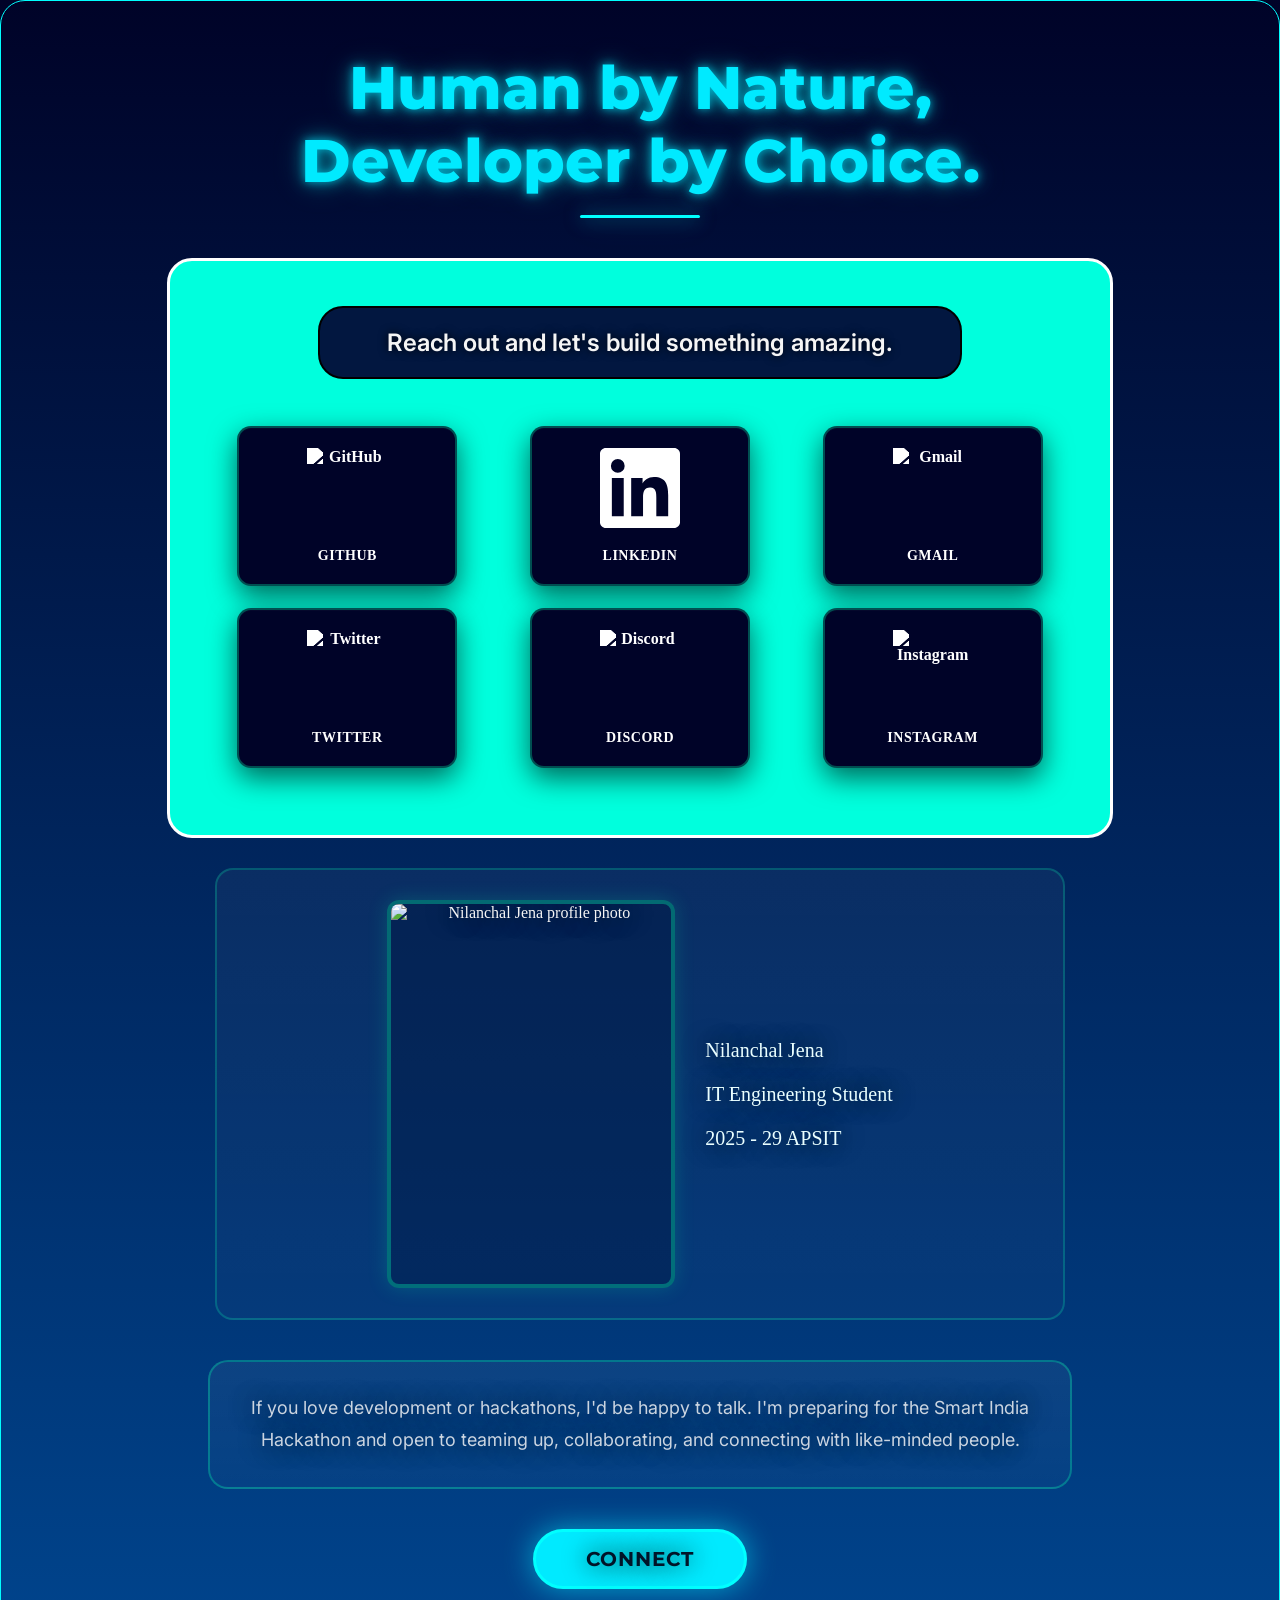
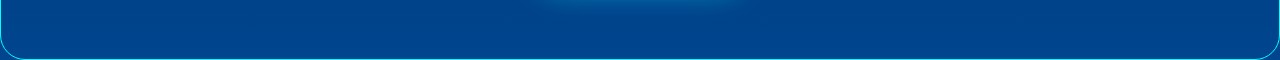
==== index.html @ 187a1a15 "Add files via upload" ====
<!DOCTYPE html>
<html lang="en">
<head>
    <meta charset="UTF-8" />
    <meta name="viewport" content="width=device-width, initial-scale=1.0" />
    <link href="https://fonts.googleapis.com/css2?family=Poppins:wght@400;600;700&display=swap" rel="stylesheet">
    <link href="https://fonts.googleapis.com/css2?family=Montserrat:wght@600;700;800&display=swap" rel="stylesheet">
    <link href="https://fonts.googleapis.com/css2?family=Orbitron:wght@400;500;700;800&display=swap" rel="stylesheet">
    <link href="https://fonts.googleapis.com/css2?family=Exo+2:wght@600;700&display=swap" rel="stylesheet">
    <link href="https://fonts.googleapis.com/css2?family=Sora:wght@600;700&display=swap" rel="stylesheet">
    <link href="https://fonts.googleapis.com/css2?family=Inter:wght@300;400;500&display=swap" rel="stylesheet">

    <meta name="author" content="Nilanchal Jena">
    <title>Nilanchal Jena - Portfolio</title>
    <link rel="stylesheet" href="styles.css" />
</head>
<body>
    <div class="container">

        <!-- Highlighted Quote -->
        <h1 class="main-quote">Human by Nature,<br>Developer by Choice.</h1>

        <div class="outercard">
            <div class="innercard">
                <p class="cta-line">Reach out and let's build something amazing.</p>
            </div>

            <!-- Social Icons Grid -->
            <div class="icon-grid">
                <a class="icon-card" href="https://github.com/Nilanchal0107" target="_blank" rel="noopener">
                    <img class="icon-img" src="https://cdn.simpleicons.org/github/white" alt="GitHub" />
                    <span class="icon-label">GitHub</span>
                </a>
                <a class="icon-card" href="https://www.linkedin.com/in/nilanchal-jena-841936363?utm_source=share&utm_campaign=share_via&utm_content=profile&utm_medium=android_app" target="_blank" rel="noopener">
                    <svg class="icon-img" xmlns="http://www.w3.org/2000/svg" viewBox="0 0 24 24" aria-hidden="true" role="img" width="80" height="80" fill="#FFFFFF">
                        <title>LinkedIn</title>
                        <path d="M20.447 20.452h-3.554v-5.569c0-1.328-.025-3.035-1.849-3.035-1.849 0-2.132 1.444-2.132 2.938v5.666H9.357V9h3.414v1.561h.049c.476-.9 1.637-1.849 3.369-1.849 3.603 0 4.268 2.372 4.268 5.456v6.284zM5.337 7.433a2.062 2.062 0 1 1 0-4.124 2.062 2.062 0 0 1 0 4.124zM7.119 20.452H3.556V9H7.12v11.452zM22.225 0H1.771C.792 0 0 .774 0 1.729v20.542C0 23.226.792 24 1.771 24h20.451C23.2 24 24 23.226 24 22.271V1.729C24 .774 23.2 0 22.225 0z"/>
                    </svg>
                    <span class="icon-label">LinkedIn</span>
                </a>
                <a class="icon-card" href="https://mail.google.com/mail/?view=cm&fs=1&to=nilanchaljena2702@gmail.com" target="_blank" rel="noopener"><img class="icon-img" src="https://cdn.simpleicons.org/gmail/white" alt="Gmail" />
                    <span class="icon-label">Gmail</span>
                </a>
                <a class="icon-card" href="https://twitter.com/@Nilanchal0107" target="_blank" rel="noopener">
                    <img class="icon-img" src="https://cdn.simpleicons.org/x/white" alt="Twitter" />
                    <span class="icon-label">Twitter</span>
                </a>
                <a class="icon-card" href="https://discordapp.com/users/1367823854025572473" target="_blank" rel="noopener">
                    <img class="icon-img" src="https://cdn.simpleicons.org/discord/white" alt="Discord" />
                    <span class="icon-label">Discord</span>
                </a>
                <a class="icon-card" href="https://www.instagram.com/nilanchal_2702?igsh=MXRvMWV2cXFqMHdjdA==" target="_blank" rel="noopener">
                    <img class="icon-img" src="https://cdn.simpleicons.org/instagram/white" alt="Instagram" />
                    <span class="icon-label">Instagram</span>
                </a>
            </div>
        </div>

        <!-- Profile Section -->
        <div class="profile-box">
            <div class="pfp" id="profilePic">
                <img src="./profile.png" alt="Nilanchal Jena profile photo" class="pfp-img" loading="lazy">
            </div>
            <div class="profile-text" aria-label="Profile details">
                <p>Nilanchal Jena</p>
                <p>IT Engineering Student</p>
                <p>2025 - 29 APSIT</p>
            </div>
        </div>

        <!-- Image Modal -->
        <div class="modal" id="imageModal">
            <span class="close-modal" id="closeModal">&times;</span>
            <img class="modal-content" id="modalImage" src="./profile.png" alt="Nilanchal Jena full view">
        </div>

        <!-- SIH Message -->
        <p class="sih-text">
            If you love development or hackathons, I'd be happy to talk. I'm preparing for the Smart India Hackathon
            and open to teaming up, collaborating, and connecting with like-minded people.
        </p>

        <a href="https://www.linkedin.com/in/nilanchal-jena-841936363?utm_source=share&utm_campaign=share_via&utm_content=profile&utm_medium=android_app" class="connect-btn" target="_blank" rel="noopener">Connect</a>

    </div>

    <script>
        // Image modal functionality
        const profilePic = document.getElementById('profilePic');
        const modal = document.getElementById('imageModal');
        const modalImage = document.getElementById('modalImage');
        const closeModal = document.getElementById('closeModal');

        profilePic.addEventListener('click', function() {
            modal.classList.add('active');
        });

        closeModal.addEventListener('click', function() {
            modal.classList.remove('active');
        });

        modal.addEventListener('click', function(e) {
            if (e.target === modal) {
                modal.classList.remove('active');
            }
        });

        // Close modal on Escape key
        document.addEventListener('keydown', function(e) {
            if (e.key === 'Escape' && modal.classList.contains('active')) {
                modal.classList.remove('active');
            }
        });
    </script>
</body>
</html>
---- styles.css ----
body {
  background: linear-gradient(180deg, #000328, #00458e);
  display: flex;
  justify-content: center;
  align-items: center;
  min-height: 100vh;
  color: whitesmoke;
  text-align: center;
  text-shadow: 0 0 25px black;
  margin: 0;
  padding: 0;
  box-sizing: border-box;
}

.container {
  width: 100%;
  border: 1px solid cyan;
  border-radius: 25px;
  padding: 30px;
  box-sizing: border-box;
  min-height: 100vh;
}

.main-quote {
  font-family: "Montserrat", sans-serif;
  font-size: 60px;
  font-weight: 800;
  color: #00eaff;
  text-shadow:
    0 0 8px rgba(0, 234, 255, 0.6),
    0 0 18px rgba(0, 234, 255, 0.45),
    0 0 32px rgba(0, 255, 210, 0.25);
  margin-top: 20px;
  margin-bottom: 30px;
}

.main-quote::after {
  content: "";
  display: block;
  margin: 18px auto 0 auto;
  width: 120px;
  height: 3px;
  border-radius: 3px;
  background: cyan;
  box-shadow: 0 0 18px rgba(0, 229, 255, 0.55), 0 0 34px rgba(0, 255, 176, 0.25);
}

.outercard {
  background-color: #00ffdd;
  margin: 40px auto 30px auto;
  width: 90%;
  max-width: 900px;
  border-radius: 25px;
  padding: 20px;
  border: 3px solid white;
}

.innercard {
  background-color: #021740;
  font-family: "Inter", sans-serif;
  font-weight: 600;
  font-size: 24px;
  border: 2px solid black;
  width: 80%;
  max-width: 600px;
  border-radius: 25px;
  padding: 20px;
  margin: 25px auto;
  text-shadow: 0 0 10px black;
}

.cta-line {
  margin: 0;
}

.icon-grid {
  display: grid;
  grid-template-columns: repeat(3, 1fr);
  grid-template-rows: repeat(2, auto);
  gap: 22px;
  margin: 25px auto;
  width: 100%;
  padding: 22px;
  box-sizing: border-box;
  justify-items: center;
  align-items: start;
  background: #00ffdd;
  border-radius: 16px;
}

.icon-card {
  width: 100%;
  max-width: 220px;
  height: 160px;
  padding: 18px;
  border-radius: 14px;
  background: #000328;
  display: flex;
  flex-direction: column;
  align-items: center;
  justify-content: center;
  color: white;
  font-size: 16px;
  font-weight: 700;
  box-shadow: 0 10px 28px rgba(0, 0, 0, 0.6), inset 0 1px 0 rgba(255, 255, 255, 0.02);
  border: 2px solid rgba(0, 255, 176, 0.3);
  transition: transform 0.18s ease, box-shadow 0.18s ease, border-color 0.18s ease;
  cursor: pointer;
  text-align: center;
  box-sizing: border-box;
  text-decoration: none;
  text-shadow: none;
}

.icon-card:hover {
  transform: translateY(-8px);
  box-shadow: 0 28px 60px rgba(0, 255, 160, 0.12), 0 8px 22px rgba(0, 0, 0, 0.6);
  border-color: rgba(0, 255, 176, 0.5);
  color: white;
}

.icon-card img,
.icon-img {
  width: 80px;
  height: 80px;
  object-fit: contain;
  margin-bottom: 12px;
  pointer-events: none;
  filter: brightness(0) invert(1);
}

.icon-label {
  display: block;
  font-size: 14px;
  font-weight: 600;
  color: white;
  margin-top: 8px;
  text-transform: uppercase;
  letter-spacing: 0.5px;
}

/* Profile Section - Updated for full body image */
.profile-box {
  display: flex;
  align-items: center;
  justify-content: center;
  gap: 30px;
  margin: 30px auto;
  padding: 30px;
  background: linear-gradient(180deg, rgba(255, 255, 255, 0.04), rgba(255, 255, 255, 0.02));
  border: 2px solid rgba(0, 255, 176, 0.22);
  border-radius: 18px;
  max-width: 850px;
  box-sizing: border-box;
}

/* Profile picture container - larger for full body */
.pfp {
  width: 280px;
  height: 380px;
  min-width: 280px;
  border-radius: 12px;
  overflow: hidden;
  border: 4px solid rgba(0, 255, 176, 0.32);
  background: rgba(2, 23, 64, 0.45);
  box-shadow: 0 0 20px rgba(0, 255, 176, 0.18);
  display: flex;
  align-items: center;
  justify-content: center;
  transition: box-shadow 0.18s ease, transform 0.18s ease;
  cursor: pointer;
  position: relative;
}

/* Image inside .pfp - full body display */
.pfp-img {
  display: block;
  width: 100%;
  height: 100%;
  object-fit: cover;
  pointer-events: none;
  user-select: none;
}

/* Glow effect on hover */
.pfp:hover {
  box-shadow: 0 0 38px rgba(0, 255, 176, 0.34), 0 8px 18px rgba(0, 0, 0, 0.45);
  transform: translateY(-4px);
}

/* Profile text - adjusted for new layout */
.profile-text {
  text-align: left;
  font-size: 20px;
  color: #eaffff;
  line-height: 1.8;
  max-width: calc(100% - 310px);
}

.profile-text p {
  margin: 8px 0;
}

/* Image Modal */
.modal {
  display: none;
  position: fixed;
  z-index: 1000;
  left: 0;
  top: 0;
  width: 100%;
  height: 100%;
  background-color: rgba(0, 0, 0, 0.9);
  justify-content: center;
  align-items: center;
  cursor: pointer;
}

.modal.active {
  display: flex;
}

.modal-content {
  max-width: 90%;
  max-height: 90vh;
  object-fit: contain;
  border-radius: 12px;
  box-shadow: 0 0 50px rgba(0, 255, 176, 0.5);
}

.close-modal {
  position: absolute;
  top: 20px;
  right: 40px;
  color: #00eaff;
  font-size: 40px;
  font-weight: bold;
  cursor: pointer;
  transition: color 0.3s;
}

.close-modal:hover {
  color: #ffffff;
}

/* Make the layout stack on small screens */
@media (max-width: 768px) {
  .profile-box {
    flex-direction: column;
    gap: 20px;
    padding: 20px;
    max-width: 92%;
  }

  .pfp {
    width: 220px;
    height: 300px;
    min-width: 220px;
  }

  .profile-text {
    text-align: center;
    font-size: 18px;
    max-width: 100%;
  }
}

@media (max-width: 520px) {
  .pfp {
    width: 180px;
    height: 250px;
    min-width: 180px;
  }

  .profile-text {
    font-size: 16px;
  }
}

.sih-text {
  font-family: "Inter", sans-serif;
  font-size: 18px;
  line-height: 1.8;
  color: #cbd5e1;
  margin: 40px auto;
  max-width: 800px;
  padding: 30px;
  background: linear-gradient(180deg, rgba(255, 255, 255, 0.05), rgba(255, 255, 255, 0.02));
  border: 2px solid rgba(0, 255, 176, 0.3);
  border-radius: 20px;
}

.connect-btn {
  font-family: "Montserrat", sans-serif;
  font-size: 20px;
  font-weight: 700;
  padding: 15px 50px;
  background: #00eaff;
  color: #001428;
  border: 3px solid cyan;
  border-radius: 50px;
  cursor: pointer;
  box-shadow: 0 0 30px rgba(0, 234, 255, 0.6);
  transition: all 0.3s ease;
  text-transform: uppercase;
  letter-spacing: 1px;
  margin-bottom: 40px;
  text-decoration: none;
  display: inline-block;
}

.connect-btn:hover {
  transform: scale(1.05);
  box-shadow: 0 0 40px rgba(0, 234, 255, 0.8);
  background: #00d4e6;
  color: #000c1a;
}

/* Responsive Design */
@media (max-width: 980px) {
  .main-quote {
    font-size: 48px;
  }

  .icon-grid {
    grid-template-columns: repeat(2, 1fr);
    gap: 18px;
    padding: 18px;
  }

  .icon-card {
    max-width: 200px;
    height: 150px;
    font-size: 15px;
  }

  .icon-card img,
  .icon-img {
    width: 72px;
    height: 72px;
  }
}

@media (max-width: 520px) {
  .container {
    padding: 20px;
    border: 5px solid cyan;
  }

  .main-quote {
    font-size: 32px;
  }

  .innercard {
    font-size: 18px;
    width: 95%;
  }

  .icon-grid {
    grid-template-columns: repeat(2, 1fr);
    padding: 12px;
    gap: 12px;
  }

  .icon-card {
    max-width: 160px;
    height: 120px;
    font-size: 14px;
  }

  .icon-card img,
  .icon-img {
    width: 56px;
    height: 56px;
  }

  .icon-label {
    font-size: 12px;
  }

  .sih-text {
    font-size: 16px;
    padding: 20px;
  }

  .connect-btn {
    font-size: 16px;
    padding: 12px 40px;
  }
}

a {
  color: inherit;
  text-decoration: none;
}
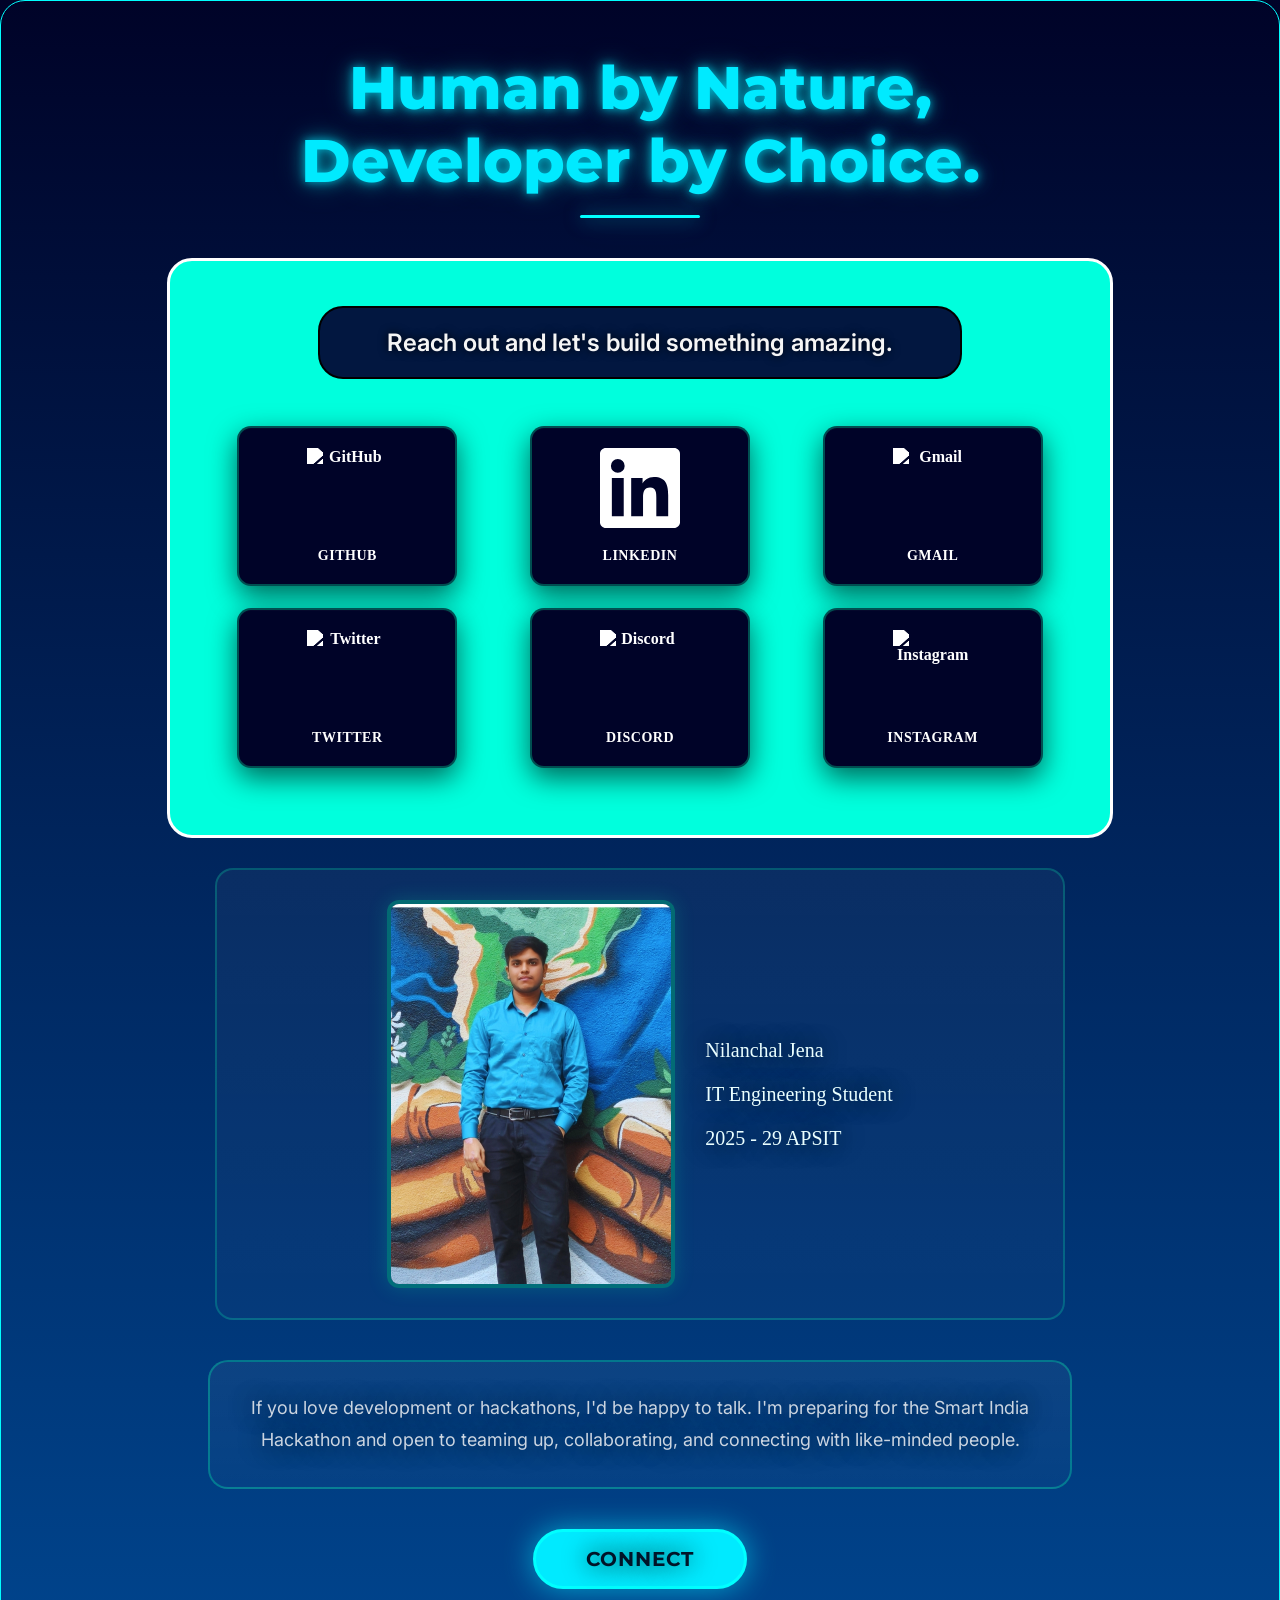
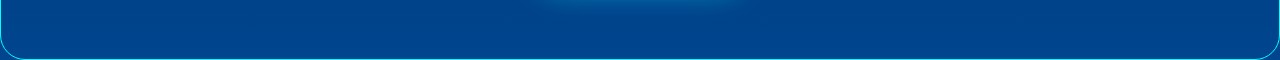
==== commit 7ee518ef: "Update index.html" ====
--- a/index.html
+++ b/index.html
@@ -59,7 +59,7 @@
         <!-- Profile Section -->
         <div class="profile-box">
             <div class="pfp" id="profilePic">
-                <img src="./profile.png" alt="Nilanchal Jena profile photo" class="pfp-img" loading="lazy">
+                <img src="./profile.jpg" alt="Nilanchal Jena profile photo" class="pfp-img" loading="lazy">
             </div>
             <div class="profile-text" aria-label="Profile details">
                 <p>Nilanchal Jena</p>
@@ -113,4 +113,5 @@
         });
     </script>
 </body>
-</html>+
+</html>
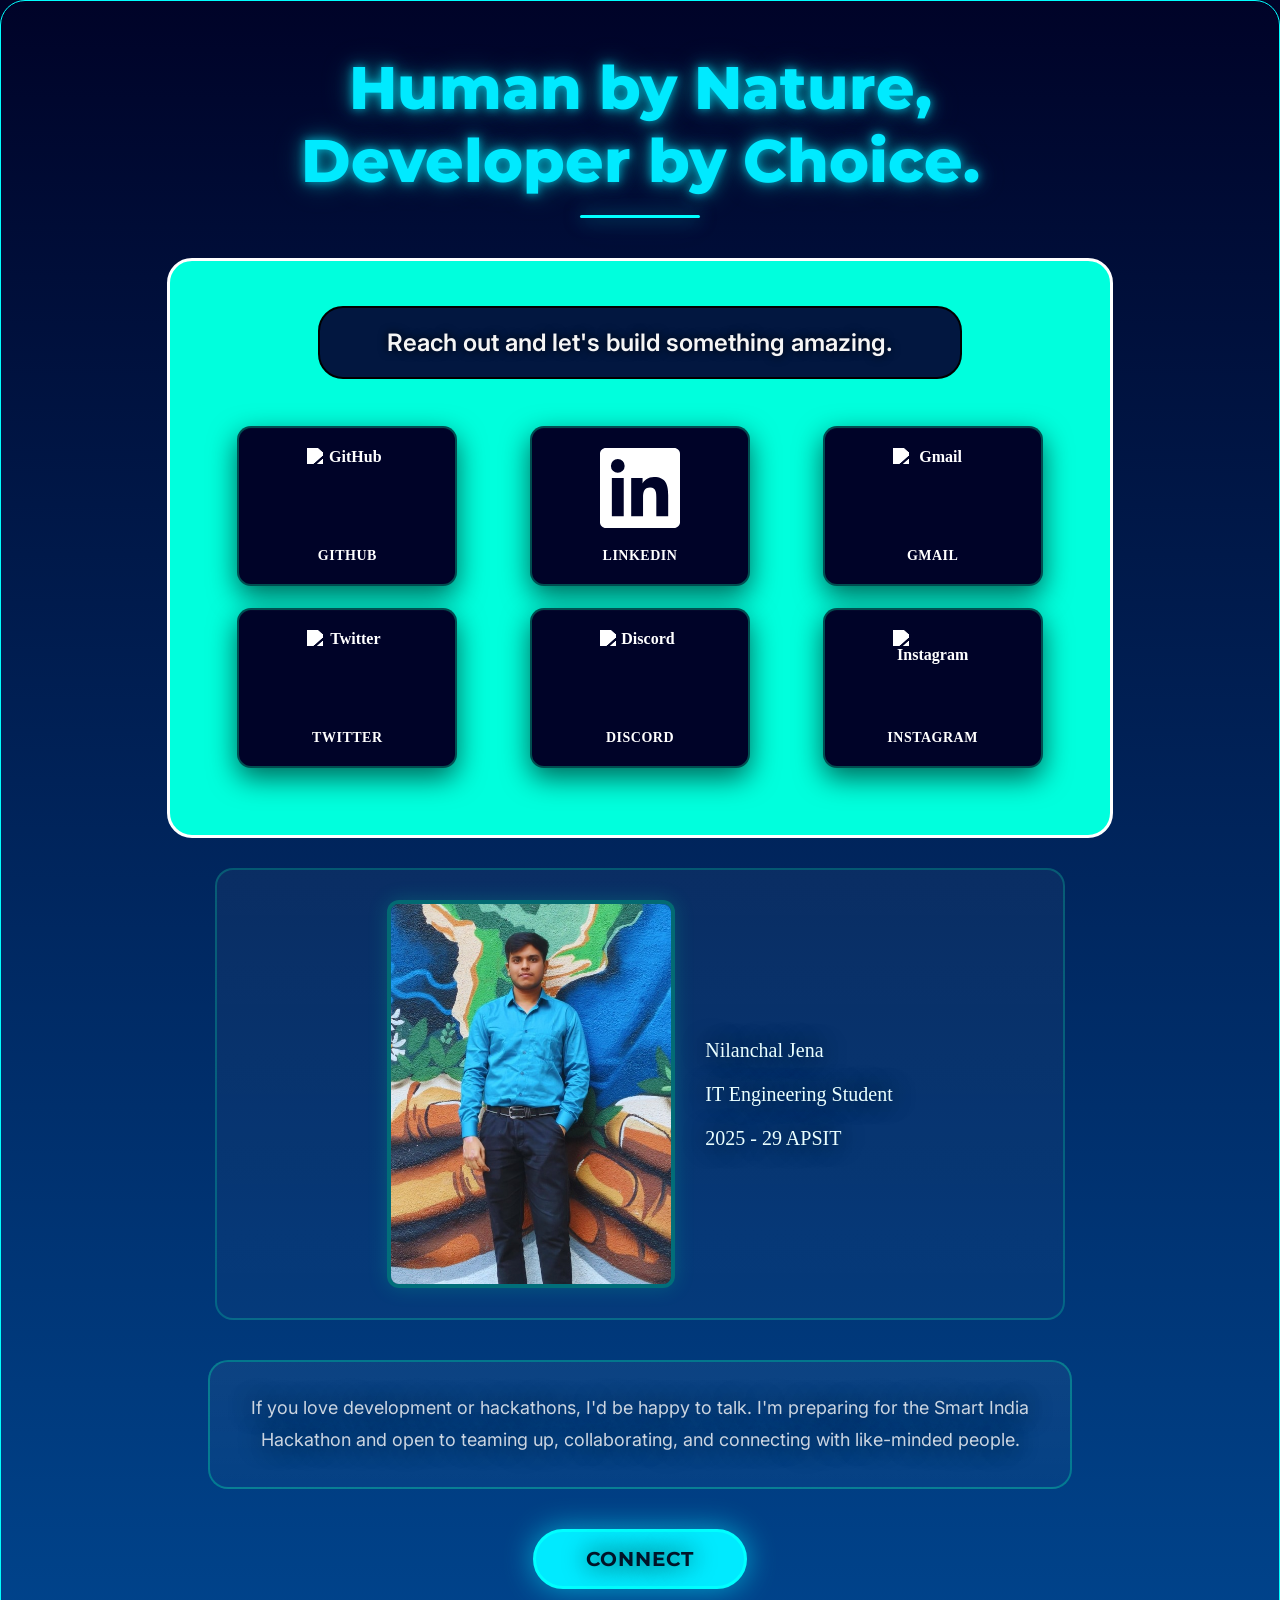
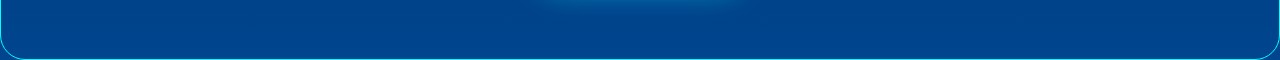
==== commit 6a675323: "Enhance Gmail link functionality for mobile users Added functionality for Gmail link to handle mobil" ====
--- a/index.html
+++ b/index.html
@@ -38,7 +38,8 @@
                     </svg>
                     <span class="icon-label">LinkedIn</span>
                 </a>
-                <a class="icon-card" href="https://mail.google.com/mail/?view=cm&fs=1&to=nilanchaljena2702@gmail.com" target="_blank" rel="noopener"><img class="icon-img" src="https://cdn.simpleicons.org/gmail/white" alt="Gmail" />
+                <a id="gmail-link" class="icon-card" href="mailto:nilanchaljena2702@gmail.com" target="_blank" rel="noopener">
+                    <img class="icon-img" src="https://cdn.simpleicons.org/gmail/white" alt="Gmail" />
                     <span class="icon-label">Gmail</span>
                 </a>
                 <a class="icon-card" href="https://twitter.com/@Nilanchal0107" target="_blank" rel="noopener">
@@ -112,6 +113,31 @@
             }
         });
     </script>
+    <script>
+        (function() {
+          var gmailAnchor = document.getElementById('gmail-link');
+          if (!gmailAnchor) return;
+          var email = 'nilanchaljena2702@gmail.com';
+          var gmailWebURL = 'https://mail.google.com/mail/?view=cm&fs=1&to=' + encodeURIComponent(email);
+        
+          function isMobile(){
+            return /Android|iPhone|iPad|iPod|Opera Mini|IEMobile|WPDesktop/i.test(navigator.userAgent);
+          }
+      
+          gmailAnchor.addEventListener('click', function(e) {
+            // On desktop, allow default mailto behavior
+            if (!isMobile()) return;
+        
+            // On mobile, try mailto first, then fallback to Gmail web compose
+            e.preventDefault();
+            window.location.href = 'mailto:' + email;
+        
+            setTimeout(function() {
+              // open Gmail web compose in a new tab if the native composer didn't open
+              window.open(gmailWebURL, '_blank', 'noopener');
+            }, 800);
+          });
+        })();
+    </script>
 </body>
-
 </html>
--- a/styles.css
+++ b/styles.css
@@ -387,6 +387,96 @@
     font-size: 16px;
     padding: 12px 40px;
   }
+
+  /* Responsive: mobile fixes */
+@media (max-width: 520px) {
+
+  /* container adjustments already present */
+  .container {
+    padding: 20px;
+    border: 5px solid cyan;
+  }
+
+  .main-quote {
+    font-size: 32px;
+  }
+
+  /* make inner card full-width but constrained, with inner padding */
+  .innercard {
+    font-size: 18px;
+    width: 100%;
+    max-width: 600px;
+    padding: 15px;
+    margin: 18px auto;     /* center horizontally */
+    box-sizing: border-box;
+  }
+
+  /* icon grid becomes 2 columns and tighter */
+  .icon-grid {
+    grid-template-columns: repeat(2, 1fr);
+    padding: 12px;
+    gap: 12px;
+  }
+
+  .icon-card {
+    max-width: 160px;
+    height: 120px;
+    font-size: 14px;
+  }
+
+  .icon-card img,
+  .icon-img {
+    width: 56px;
+    height: 56px;
+  }
+
+  .icon-label {
+    font-size: 12px;
+  }
+
+  /* profile box and image sizes */
+  .pfp {
+    width: 120px;
+    height: 120px;
+    min-width: 120px;
+  }
+  
+  /* Prevent face from cropping on mobile — crop only bottom */
+  .pfp-img {
+    width: 100%;
+    height: 100%;
+    object-fit: cover;       /* keeps proportions */
+    object-position: top;    /* always show face */
+    border-radius: 15px;
+}
+
+
+  .profile-text {
+    font-size: 16px;
+  }
+
+  .sih-text {
+    font-size: 16px;
+    padding: 20px;
+  }
+
+  .connect-btn {
+    font-size: 16px;
+    padding: 12px 40px;
+  }
+
+  /* ********* THE FIXES FOR CTA ********* */
+  .cta-line {
+    display: block;
+    text-align: center;     /* center text */
+    padding: 10px 12px;     /* breathing room */
+    margin: 0 auto;         /* ensure centered */
+    width: calc(100% - 24px); /* don't touch edges */
+    box-sizing: border-box;
+    word-break: break-word;
+  }
+}
+
 }
 
 a {
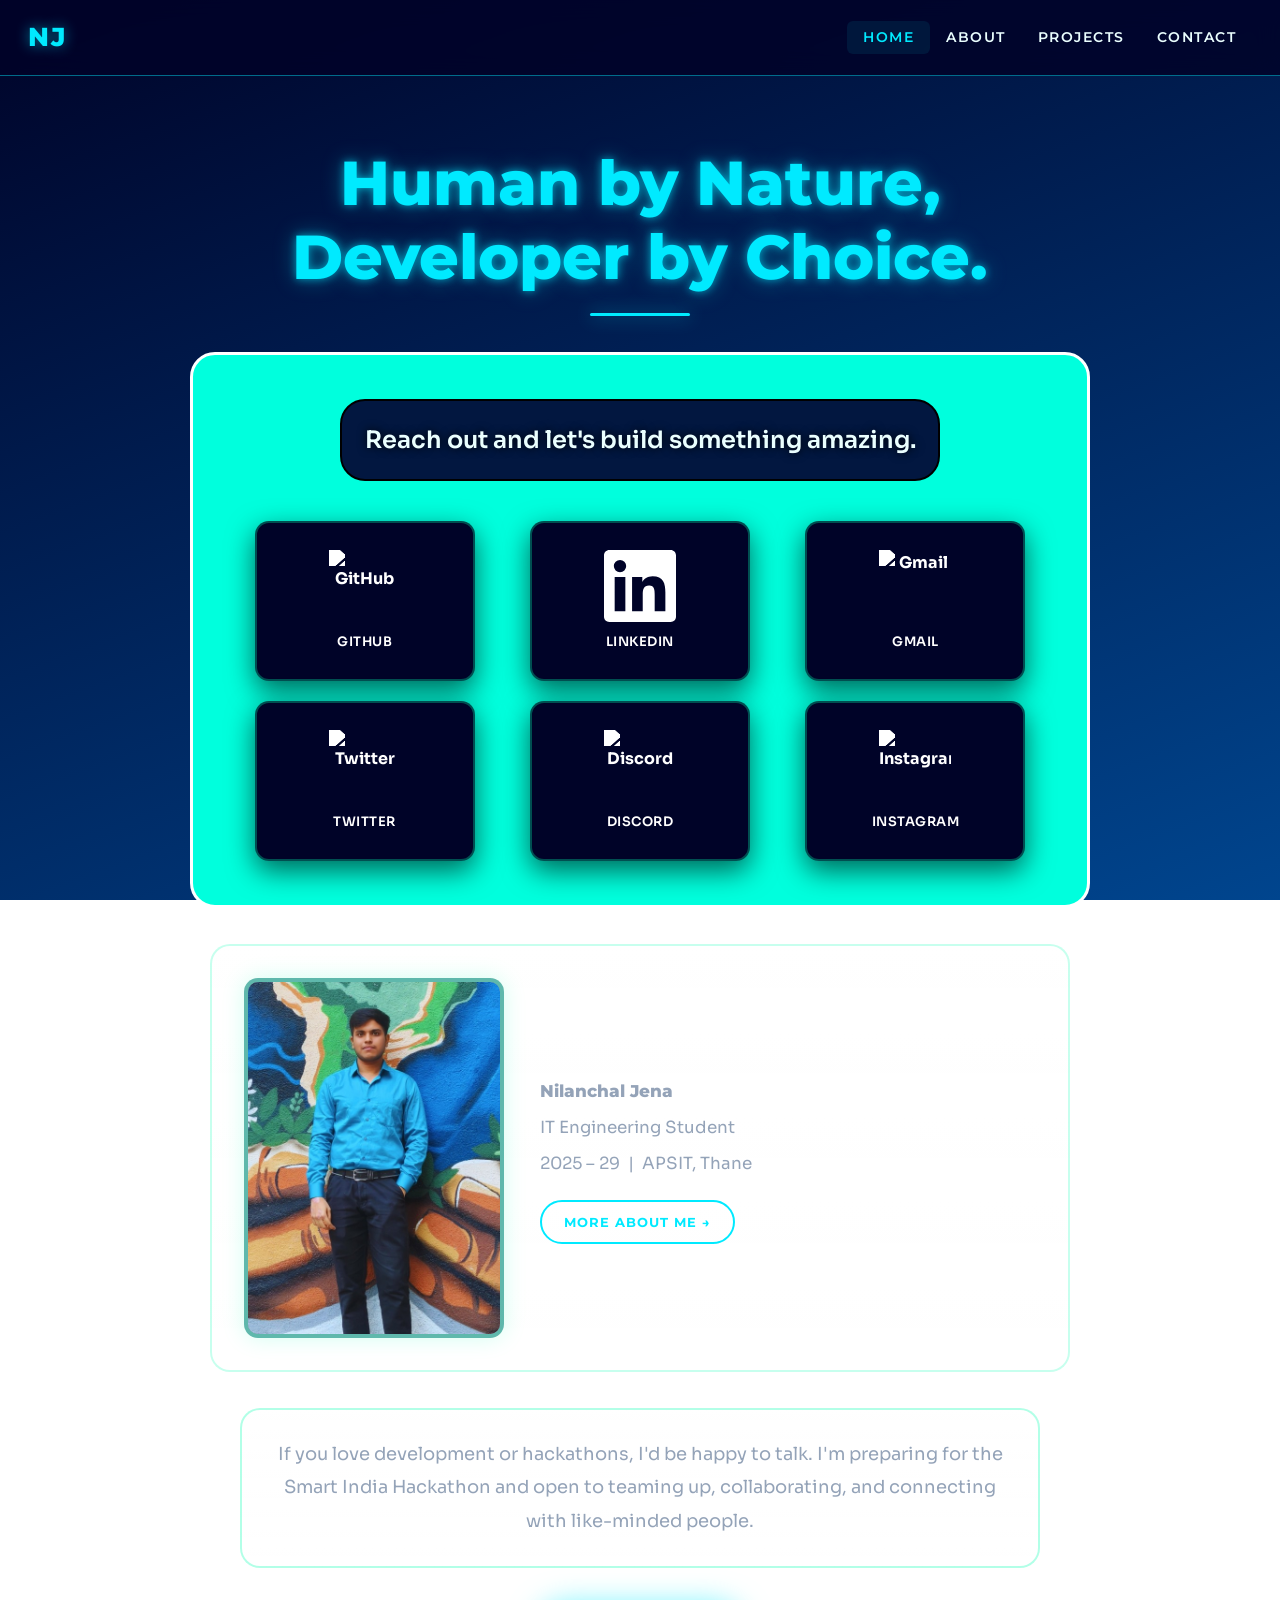
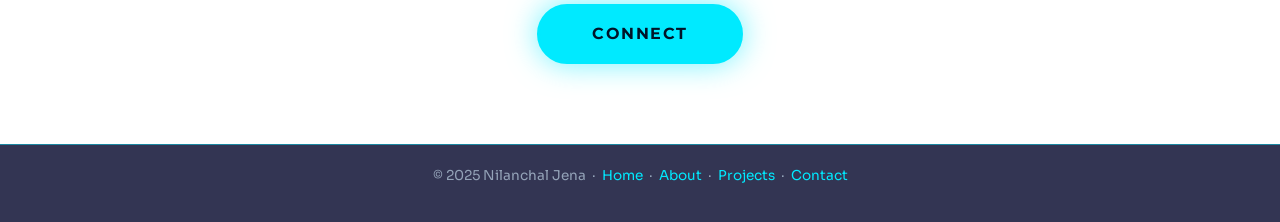
==== commit 3cab4746: "Add files via upload" ====
--- a/index.html
+++ b/index.html
@@ -1,143 +1,151 @@
-<!DOCTYPE html>
-<html lang="en">
-<head>
-    <meta charset="UTF-8" />
-    <meta name="viewport" content="width=device-width, initial-scale=1.0" />
-    <link href="https://fonts.googleapis.com/css2?family=Poppins:wght@400;600;700&display=swap" rel="stylesheet">
-    <link href="https://fonts.googleapis.com/css2?family=Montserrat:wght@600;700;800&display=swap" rel="stylesheet">
-    <link href="https://fonts.googleapis.com/css2?family=Orbitron:wght@400;500;700;800&display=swap" rel="stylesheet">
-    <link href="https://fonts.googleapis.com/css2?family=Exo+2:wght@600;700&display=swap" rel="stylesheet">
-    <link href="https://fonts.googleapis.com/css2?family=Sora:wght@600;700&display=swap" rel="stylesheet">
-    <link href="https://fonts.googleapis.com/css2?family=Inter:wght@300;400;500&display=swap" rel="stylesheet">
-
-    <meta name="author" content="Nilanchal Jena">
-    <title>Nilanchal Jena - Portfolio</title>
-    <link rel="stylesheet" href="styles.css" />
-</head>
-<body>
-    <div class="container">
-
-        <!-- Highlighted Quote -->
-        <h1 class="main-quote">Human by Nature,<br>Developer by Choice.</h1>
-
-        <div class="outercard">
-            <div class="innercard">
-                <p class="cta-line">Reach out and let's build something amazing.</p>
-            </div>
-
-            <!-- Social Icons Grid -->
-            <div class="icon-grid">
-                <a class="icon-card" href="https://github.com/Nilanchal0107" target="_blank" rel="noopener">
-                    <img class="icon-img" src="https://cdn.simpleicons.org/github/white" alt="GitHub" />
-                    <span class="icon-label">GitHub</span>
-                </a>
-                <a class="icon-card" href="https://www.linkedin.com/in/nilanchal-jena-841936363?utm_source=share&utm_campaign=share_via&utm_content=profile&utm_medium=android_app" target="_blank" rel="noopener">
-                    <svg class="icon-img" xmlns="http://www.w3.org/2000/svg" viewBox="0 0 24 24" aria-hidden="true" role="img" width="80" height="80" fill="#FFFFFF">
-                        <title>LinkedIn</title>
-                        <path d="M20.447 20.452h-3.554v-5.569c0-1.328-.025-3.035-1.849-3.035-1.849 0-2.132 1.444-2.132 2.938v5.666H9.357V9h3.414v1.561h.049c.476-.9 1.637-1.849 3.369-1.849 3.603 0 4.268 2.372 4.268 5.456v6.284zM5.337 7.433a2.062 2.062 0 1 1 0-4.124 2.062 2.062 0 0 1 0 4.124zM7.119 20.452H3.556V9H7.12v11.452zM22.225 0H1.771C.792 0 0 .774 0 1.729v20.542C0 23.226.792 24 1.771 24h20.451C23.2 24 24 23.226 24 22.271V1.729C24 .774 23.2 0 22.225 0z"/>
-                    </svg>
-                    <span class="icon-label">LinkedIn</span>
-                </a>
-                <a id="gmail-link" class="icon-card" href="mailto:nilanchaljena2702@gmail.com" target="_blank" rel="noopener">
-                    <img class="icon-img" src="https://cdn.simpleicons.org/gmail/white" alt="Gmail" />
-                    <span class="icon-label">Gmail</span>
-                </a>
-                <a class="icon-card" href="https://twitter.com/@Nilanchal0107" target="_blank" rel="noopener">
-                    <img class="icon-img" src="https://cdn.simpleicons.org/x/white" alt="Twitter" />
-                    <span class="icon-label">Twitter</span>
-                </a>
-                <a class="icon-card" href="https://discordapp.com/users/1367823854025572473" target="_blank" rel="noopener">
-                    <img class="icon-img" src="https://cdn.simpleicons.org/discord/white" alt="Discord" />
-                    <span class="icon-label">Discord</span>
-                </a>
-                <a class="icon-card" href="https://www.instagram.com/nilanchal_2702?igsh=MXRvMWV2cXFqMHdjdA==" target="_blank" rel="noopener">
-                    <img class="icon-img" src="https://cdn.simpleicons.org/instagram/white" alt="Instagram" />
-                    <span class="icon-label">Instagram</span>
-                </a>
-            </div>
-        </div>
-
-        <!-- Profile Section -->
-        <div class="profile-box">
-            <div class="pfp" id="profilePic">
-                <img src="./profile.jpg" alt="Nilanchal Jena profile photo" class="pfp-img" loading="lazy">
-            </div>
-            <div class="profile-text" aria-label="Profile details">
-                <p>Nilanchal Jena</p>
-                <p>IT Engineering Student</p>
-                <p>2025 - 29 APSIT</p>
-            </div>
-        </div>
-
-        <!-- Image Modal -->
-        <div class="modal" id="imageModal">
-            <span class="close-modal" id="closeModal">&times;</span>
-            <img class="modal-content" id="modalImage" src="./profile.png" alt="Nilanchal Jena full view">
-        </div>
-
-        <!-- SIH Message -->
-        <p class="sih-text">
-            If you love development or hackathons, I'd be happy to talk. I'm preparing for the Smart India Hackathon
-            and open to teaming up, collaborating, and connecting with like-minded people.
-        </p>
-
-        <a href="https://www.linkedin.com/in/nilanchal-jena-841936363?utm_source=share&utm_campaign=share_via&utm_content=profile&utm_medium=android_app" class="connect-btn" target="_blank" rel="noopener">Connect</a>
-
-    </div>
-
-    <script>
-        // Image modal functionality
-        const profilePic = document.getElementById('profilePic');
-        const modal = document.getElementById('imageModal');
-        const modalImage = document.getElementById('modalImage');
-        const closeModal = document.getElementById('closeModal');
-
-        profilePic.addEventListener('click', function() {
-            modal.classList.add('active');
-        });
-
-        closeModal.addEventListener('click', function() {
-            modal.classList.remove('active');
-        });
-
-        modal.addEventListener('click', function(e) {
-            if (e.target === modal) {
-                modal.classList.remove('active');
-            }
-        });
-
-        // Close modal on Escape key
-        document.addEventListener('keydown', function(e) {
-            if (e.key === 'Escape' && modal.classList.contains('active')) {
-                modal.classList.remove('active');
-            }
-        });
-    </script>
-    <script>
-        (function() {
-          var gmailAnchor = document.getElementById('gmail-link');
-          if (!gmailAnchor) return;
-          var email = 'nilanchaljena2702@gmail.com';
-          var gmailWebURL = 'https://mail.google.com/mail/?view=cm&fs=1&to=' + encodeURIComponent(email);
-        
-          function isMobile(){
-            return /Android|iPhone|iPad|iPod|Opera Mini|IEMobile|WPDesktop/i.test(navigator.userAgent);
-          }
-      
-          gmailAnchor.addEventListener('click', function(e) {
-            // On desktop, allow default mailto behavior
-            if (!isMobile()) return;
-        
-            // On mobile, try mailto first, then fallback to Gmail web compose
-            e.preventDefault();
-            window.location.href = 'mailto:' + email;
-        
-            setTimeout(function() {
-              // open Gmail web compose in a new tab if the native composer didn't open
-              window.open(gmailWebURL, '_blank', 'noopener');
-            }, 800);
-          });
-        })();
-    </script>
-</body>
-</html>
+<!DOCTYPE html>
+<html lang="en">
+<head>
+    <meta charset="UTF-8" />
+    <meta name="viewport" content="width=device-width, initial-scale=1.0" />
+    <meta name="author" content="Nilanchal Jena">
+    <title>Nilanchal Jena - Portfolio</title>
+
+    <!-- Google Fonts -->
+    <link href="https://fonts.googleapis.com/css2?family=Montserrat:wght@600;700;800&display=swap" rel="stylesheet">
+    <link href="https://fonts.googleapis.com/css2?family=Sora:wght@300;400;600&display=swap" rel="stylesheet">
+
+    <!-- Bootstrap 4.5.3 -->
+    <link rel="stylesheet" href="https://cdn.jsdelivr.net/npm/bootstrap@4.5.3/dist/css/bootstrap.min.css" integrity="sha384-TX8t27EcRE3e/ihU7zmQxVncDAy5uIKz4rEkgIXeMed4M0jlfIDPvg6uqKI2xXr2" crossorigin="anonymous">
+    <script src="https://code.jquery.com/jquery-3.5.1.slim.min.js" integrity="sha384-DfXdz2htPH0lsSSs5nCTpuj/zy4C+OGpamoFVy38MVBnE+IbbVYUew+OrCXaRkfj" crossorigin="anonymous"></script>
+    <script src="https://cdn.jsdelivr.net/npm/bootstrap@4.5.3/dist/js/bootstrap.bundle.min.js" integrity="sha384-ho+j7jyWK8fNQe+A12Hb8AhRq26LrZ/JpcUGGOn+Y7RsweNrtN/tE3MoK7ZeZDyx" crossorigin="anonymous"></script>
+
+    <link rel="stylesheet" href="styles.css" />
+</head>
+<body>
+
+    <!-- Bootstrap Navbar -->
+    <nav class="navbar navbar-expand-lg navbar-dark site-navbar sticky-top">
+        <a class="navbar-brand brand-name" href="index.html">NJ</a>
+        <button class="navbar-toggler" type="button" data-toggle="collapse" data-target="#navMenu"
+            aria-controls="navMenu" aria-expanded="false" aria-label="Toggle navigation">
+            <span class="navbar-toggler-icon"></span>
+        </button>
+        <div class="collapse navbar-collapse" id="navMenu">
+            <ul class="navbar-nav ml-auto">
+                <li class="nav-item active"><a class="nav-link" href="index.html">Home</a></li>
+                <li class="nav-item"><a class="nav-link" href="about.html">About</a></li>
+                <li class="nav-item"><a class="nav-link" href="projects.html">Projects</a></li>
+                <li class="nav-item"><a class="nav-link" href="contact.html">Contact</a></li>
+            </ul>
+        </div>
+    </nav>
+
+    <div class="page-wrapper">
+
+        <!-- Hero Quote -->
+        <h1 class="main-quote animate-in">Human by Nature,<br>Developer by Choice.</h1>
+
+        <!-- CTA + Social Card -->
+        <div class="outercard animate-in" style="animation-delay: 0.15s">
+            <div class="innercard">
+                <p class="cta-line">Reach out and let's build something amazing.</p>
+            </div>
+
+            <div class="icon-grid">
+                <a class="icon-card" href="https://github.com/Nilanchal0107" target="_blank" rel="noopener">
+                    <img class="icon-img" src="https://cdn.simpleicons.org/github/white" alt="GitHub" />
+                    <span class="icon-label">GitHub</span>
+                </a>
+                <a class="icon-card" href="https://www.linkedin.com/in/nilanchal-jena-841936363" target="_blank" rel="noopener">
+                    <svg class="icon-img" xmlns="http://www.w3.org/2000/svg" viewBox="0 0 24 24" width="80" height="80" fill="#FFFFFF">
+                        <title>LinkedIn</title>
+                        <path d="M20.447 20.452h-3.554v-5.569c0-1.328-.025-3.035-1.849-3.035-1.849 0-2.132 1.444-2.132 2.938v5.666H9.357V9h3.414v1.561h.049c.476-.9 1.637-1.849 3.369-1.849 3.603 0 4.268 2.372 4.268 5.456v6.284zM5.337 7.433a2.062 2.062 0 1 1 0-4.124 2.062 2.062 0 0 1 0 4.124zM7.119 20.452H3.556V9H7.12v11.452zM22.225 0H1.771C.792 0 0 .774 0 1.729v20.542C0 23.226.792 24 1.771 24h20.451C23.2 24 24 23.226 24 22.271V1.729C24 .774 23.2 0 22.225 0z"/>
+                    </svg>
+                    <span class="icon-label">LinkedIn</span>
+                </a>
+                <a id="gmail-link" class="icon-card" href="mailto:nilanchaljena2702@gmail.com" target="_blank" rel="noopener">
+                    <img class="icon-img" src="https://cdn.simpleicons.org/gmail/white" alt="Gmail" />
+                    <span class="icon-label">Gmail</span>
+                </a>
+                <a class="icon-card" href="https://twitter.com/@Nilanchal0107" target="_blank" rel="noopener">
+                    <img class="icon-img" src="https://cdn.simpleicons.org/x/white" alt="Twitter" />
+                    <span class="icon-label">Twitter</span>
+                </a>
+                <a class="icon-card" href="https://discordapp.com/users/1367823854025572473" target="_blank" rel="noopener">
+                    <img class="icon-img" src="https://cdn.simpleicons.org/discord/white" alt="Discord" />
+                    <span class="icon-label">Discord</span>
+                </a>
+                <a class="icon-card" href="https://www.instagram.com/nilanchal_2702" target="_blank" rel="noopener">
+                    <img class="icon-img" src="https://cdn.simpleicons.org/instagram/white" alt="Instagram" />
+                    <span class="icon-label">Instagram</span>
+                </a>
+            </div>
+        </div>
+
+        <!-- Profile Section -->
+        <div class="profile-box animate-in" style="animation-delay: 0.3s">
+            <div class="pfp" id="profilePic">
+                <img src="./profile.jpg" alt="Nilanchal Jena profile photo" class="pfp-img" loading="lazy">
+            </div>
+            <div class="profile-text">
+                <p class="profile-name">Nilanchal Jena</p>
+                <p>IT Engineering Student</p>
+                <p>2025 – 29 &nbsp;|&nbsp; APSIT, Thane</p>
+                <a href="about.html" class="btn-ghost">More about me →</a>
+            </div>
+        </div>
+
+        <!-- Image Modal -->
+        <div class="modal-overlay" id="imageModal">
+            <span class="close-modal" id="closeModal">&times;</span>
+            <img class="modal-img" id="modalImage" src="./profile.jpg" alt="Nilanchal Jena full view">
+        </div>
+
+        <!-- SIH Text -->
+        <p class="sih-text animate-in" style="animation-delay: 0.45s">
+            If you love development or hackathons, I'd be happy to talk. I'm preparing for the
+            Smart India Hackathon and open to teaming up, collaborating, and connecting with
+            like-minded people.
+        </p>
+
+        <a href="contact.html" class="connect-btn animate-in" style="animation-delay: 0.55s">Connect</a>
+
+    </div>
+
+    <footer class="site-footer">
+        <p>© 2025 Nilanchal Jena &nbsp;·&nbsp;
+            <a href="index.html">Home</a> &nbsp;·&nbsp;
+            <a href="about.html">About</a> &nbsp;·&nbsp;
+            <a href="projects.html">Projects</a> &nbsp;·&nbsp;
+            <a href="contact.html">Contact</a>
+        </p>
+    </footer>
+
+    <script>
+        // Profile picture modal
+        const profilePic = document.getElementById('profilePic');
+        const modal = document.getElementById('imageModal');
+        const closeModalBtn = document.getElementById('closeModal');
+
+        profilePic.addEventListener('click', () => modal.classList.add('active'));
+        closeModalBtn.addEventListener('click', () => modal.classList.remove('active'));
+        modal.addEventListener('click', e => { if (e.target === modal) modal.classList.remove('active'); });
+        document.addEventListener('keydown', e => {
+            if (e.key === 'Escape') modal.classList.remove('active');
+        });
+
+        // Gmail mobile handler
+        (function () {
+            var gmailAnchor = document.getElementById('gmail-link');
+            if (!gmailAnchor) return;
+            var email = 'nilanchaljena2702@gmail.com';
+            var gmailWebURL = 'https://mail.google.com/mail/?view=cm&fs=1&to=' + encodeURIComponent(email);
+            function isMobile() {
+                return /Android|iPhone|iPad|iPod|Opera Mini|IEMobile|WPDesktop/i.test(navigator.userAgent);
+            }
+            gmailAnchor.addEventListener('click', function (e) {
+                if (!isMobile()) return;
+                e.preventDefault();
+                window.location.href = 'mailto:' + email;
+                setTimeout(() => window.open(gmailWebURL, '_blank', 'noopener'), 800);
+            });
+        })();
+    </script>
+</body>
+</html>
--- a/styles.css
+++ b/styles.css
@@ -1,485 +1,684 @@
-body {
-  background: linear-gradient(180deg, #000328, #00458e);
-  display: flex;
-  justify-content: center;
-  align-items: center;
-  min-height: 100vh;
-  color: whitesmoke;
-  text-align: center;
-  text-shadow: 0 0 25px black;
-  margin: 0;
-  padding: 0;
-  box-sizing: border-box;
-}
-
-.container {
-  width: 100%;
-  border: 1px solid cyan;
-  border-radius: 25px;
-  padding: 30px;
-  box-sizing: border-box;
-  min-height: 100vh;
-}
-
-.main-quote {
-  font-family: "Montserrat", sans-serif;
-  font-size: 60px;
-  font-weight: 800;
-  color: #00eaff;
-  text-shadow:
-    0 0 8px rgba(0, 234, 255, 0.6),
-    0 0 18px rgba(0, 234, 255, 0.45),
-    0 0 32px rgba(0, 255, 210, 0.25);
-  margin-top: 20px;
-  margin-bottom: 30px;
-}
-
-.main-quote::after {
-  content: "";
-  display: block;
-  margin: 18px auto 0 auto;
-  width: 120px;
-  height: 3px;
-  border-radius: 3px;
-  background: cyan;
-  box-shadow: 0 0 18px rgba(0, 229, 255, 0.55), 0 0 34px rgba(0, 255, 176, 0.25);
-}
-
-.outercard {
-  background-color: #00ffdd;
-  margin: 40px auto 30px auto;
-  width: 90%;
-  max-width: 900px;
-  border-radius: 25px;
-  padding: 20px;
-  border: 3px solid white;
-}
-
-.innercard {
-  background-color: #021740;
-  font-family: "Inter", sans-serif;
-  font-weight: 600;
-  font-size: 24px;
-  border: 2px solid black;
-  width: 80%;
-  max-width: 600px;
-  border-radius: 25px;
-  padding: 20px;
-  margin: 25px auto;
-  text-shadow: 0 0 10px black;
-}
-
-.cta-line {
-  margin: 0;
-}
-
-.icon-grid {
-  display: grid;
-  grid-template-columns: repeat(3, 1fr);
-  grid-template-rows: repeat(2, auto);
-  gap: 22px;
-  margin: 25px auto;
-  width: 100%;
-  padding: 22px;
-  box-sizing: border-box;
-  justify-items: center;
-  align-items: start;
-  background: #00ffdd;
-  border-radius: 16px;
-}
-
-.icon-card {
-  width: 100%;
-  max-width: 220px;
-  height: 160px;
-  padding: 18px;
-  border-radius: 14px;
-  background: #000328;
-  display: flex;
-  flex-direction: column;
-  align-items: center;
-  justify-content: center;
-  color: white;
-  font-size: 16px;
-  font-weight: 700;
-  box-shadow: 0 10px 28px rgba(0, 0, 0, 0.6), inset 0 1px 0 rgba(255, 255, 255, 0.02);
-  border: 2px solid rgba(0, 255, 176, 0.3);
-  transition: transform 0.18s ease, box-shadow 0.18s ease, border-color 0.18s ease;
-  cursor: pointer;
-  text-align: center;
-  box-sizing: border-box;
-  text-decoration: none;
-  text-shadow: none;
-}
-
-.icon-card:hover {
-  transform: translateY(-8px);
-  box-shadow: 0 28px 60px rgba(0, 255, 160, 0.12), 0 8px 22px rgba(0, 0, 0, 0.6);
-  border-color: rgba(0, 255, 176, 0.5);
-  color: white;
-}
-
-.icon-card img,
-.icon-img {
-  width: 80px;
-  height: 80px;
-  object-fit: contain;
-  margin-bottom: 12px;
-  pointer-events: none;
-  filter: brightness(0) invert(1);
-}
-
-.icon-label {
-  display: block;
-  font-size: 14px;
-  font-weight: 600;
-  color: white;
-  margin-top: 8px;
-  text-transform: uppercase;
-  letter-spacing: 0.5px;
-}
-
-/* Profile Section - Updated for full body image */
-.profile-box {
-  display: flex;
-  align-items: center;
-  justify-content: center;
-  gap: 30px;
-  margin: 30px auto;
-  padding: 30px;
-  background: linear-gradient(180deg, rgba(255, 255, 255, 0.04), rgba(255, 255, 255, 0.02));
-  border: 2px solid rgba(0, 255, 176, 0.22);
-  border-radius: 18px;
-  max-width: 850px;
-  box-sizing: border-box;
-}
-
-/* Profile picture container - larger for full body */
-.pfp {
-  width: 280px;
-  height: 380px;
-  min-width: 280px;
-  border-radius: 12px;
-  overflow: hidden;
-  border: 4px solid rgba(0, 255, 176, 0.32);
-  background: rgba(2, 23, 64, 0.45);
-  box-shadow: 0 0 20px rgba(0, 255, 176, 0.18);
-  display: flex;
-  align-items: center;
-  justify-content: center;
-  transition: box-shadow 0.18s ease, transform 0.18s ease;
-  cursor: pointer;
-  position: relative;
-}
-
-/* Image inside .pfp - full body display */
-.pfp-img {
-  display: block;
-  width: 100%;
-  height: 100%;
-  object-fit: cover;
-  pointer-events: none;
-  user-select: none;
-}
-
-/* Glow effect on hover */
-.pfp:hover {
-  box-shadow: 0 0 38px rgba(0, 255, 176, 0.34), 0 8px 18px rgba(0, 0, 0, 0.45);
-  transform: translateY(-4px);
-}
-
-/* Profile text - adjusted for new layout */
-.profile-text {
-  text-align: left;
-  font-size: 20px;
-  color: #eaffff;
-  line-height: 1.8;
-  max-width: calc(100% - 310px);
-}
-
-.profile-text p {
-  margin: 8px 0;
-}
-
-/* Image Modal */
-.modal {
-  display: none;
-  position: fixed;
-  z-index: 1000;
-  left: 0;
-  top: 0;
-  width: 100%;
-  height: 100%;
-  background-color: rgba(0, 0, 0, 0.9);
-  justify-content: center;
-  align-items: center;
-  cursor: pointer;
-}
-
-.modal.active {
-  display: flex;
-}
-
-.modal-content {
-  max-width: 90%;
-  max-height: 90vh;
-  object-fit: contain;
-  border-radius: 12px;
-  box-shadow: 0 0 50px rgba(0, 255, 176, 0.5);
-}
-
-.close-modal {
-  position: absolute;
-  top: 20px;
-  right: 40px;
-  color: #00eaff;
-  font-size: 40px;
-  font-weight: bold;
-  cursor: pointer;
-  transition: color 0.3s;
-}
-
-.close-modal:hover {
-  color: #ffffff;
-}
-
-/* Make the layout stack on small screens */
-@media (max-width: 768px) {
-  .profile-box {
-    flex-direction: column;
-    gap: 20px;
-    padding: 20px;
-    max-width: 92%;
-  }
-
-  .pfp {
-    width: 220px;
-    height: 300px;
-    min-width: 220px;
-  }
-
-  .profile-text {
-    text-align: center;
-    font-size: 18px;
-    max-width: 100%;
-  }
-}
-
-@media (max-width: 520px) {
-  .pfp {
-    width: 180px;
-    height: 250px;
-    min-width: 180px;
-  }
-
-  .profile-text {
-    font-size: 16px;
-  }
-}
-
-.sih-text {
-  font-family: "Inter", sans-serif;
-  font-size: 18px;
-  line-height: 1.8;
-  color: #cbd5e1;
-  margin: 40px auto;
-  max-width: 800px;
-  padding: 30px;
-  background: linear-gradient(180deg, rgba(255, 255, 255, 0.05), rgba(255, 255, 255, 0.02));
-  border: 2px solid rgba(0, 255, 176, 0.3);
-  border-radius: 20px;
-}
-
-.connect-btn {
-  font-family: "Montserrat", sans-serif;
-  font-size: 20px;
-  font-weight: 700;
-  padding: 15px 50px;
-  background: #00eaff;
-  color: #001428;
-  border: 3px solid cyan;
-  border-radius: 50px;
-  cursor: pointer;
-  box-shadow: 0 0 30px rgba(0, 234, 255, 0.6);
-  transition: all 0.3s ease;
-  text-transform: uppercase;
-  letter-spacing: 1px;
-  margin-bottom: 40px;
-  text-decoration: none;
-  display: inline-block;
-}
-
-.connect-btn:hover {
-  transform: scale(1.05);
-  box-shadow: 0 0 40px rgba(0, 234, 255, 0.8);
-  background: #00d4e6;
-  color: #000c1a;
-}
-
-/* Responsive Design */
-@media (max-width: 980px) {
-  .main-quote {
-    font-size: 48px;
-  }
-
-  .icon-grid {
-    grid-template-columns: repeat(2, 1fr);
-    gap: 18px;
-    padding: 18px;
-  }
-
-  .icon-card {
-    max-width: 200px;
-    height: 150px;
-    font-size: 15px;
-  }
-
-  .icon-card img,
-  .icon-img {
-    width: 72px;
-    height: 72px;
-  }
-}
-
-@media (max-width: 520px) {
-  .container {
-    padding: 20px;
-    border: 5px solid cyan;
-  }
-
-  .main-quote {
-    font-size: 32px;
-  }
-
-  .innercard {
-    font-size: 18px;
-    width: 95%;
-  }
-
-  .icon-grid {
-    grid-template-columns: repeat(2, 1fr);
-    padding: 12px;
-    gap: 12px;
-  }
-
-  .icon-card {
-    max-width: 160px;
-    height: 120px;
-    font-size: 14px;
-  }
-
-  .icon-card img,
-  .icon-img {
-    width: 56px;
-    height: 56px;
-  }
-
-  .icon-label {
-    font-size: 12px;
-  }
-
-  .sih-text {
-    font-size: 16px;
-    padding: 20px;
-  }
-
-  .connect-btn {
-    font-size: 16px;
-    padding: 12px 40px;
-  }
-
-  /* Responsive: mobile fixes */
-@media (max-width: 520px) {
-
-  /* container adjustments already present */
-  .container {
-    padding: 20px;
-    border: 5px solid cyan;
-  }
-
-  .main-quote {
-    font-size: 32px;
-  }
-
-  /* make inner card full-width but constrained, with inner padding */
-  .innercard {
-    font-size: 18px;
-    width: 100%;
-    max-width: 600px;
-    padding: 15px;
-    margin: 18px auto;     /* center horizontally */
-    box-sizing: border-box;
-  }
-
-  /* icon grid becomes 2 columns and tighter */
-  .icon-grid {
-    grid-template-columns: repeat(2, 1fr);
-    padding: 12px;
-    gap: 12px;
-  }
-
-  .icon-card {
-    max-width: 160px;
-    height: 120px;
-    font-size: 14px;
-  }
-
-  .icon-card img,
-  .icon-img {
-    width: 56px;
-    height: 56px;
-  }
-
-  .icon-label {
-    font-size: 12px;
-  }
-
-  /* profile box and image sizes */
-  .pfp {
-    width: 120px;
-    height: 120px;
-    min-width: 120px;
-  }
-  
-  /* Prevent face from cropping on mobile — crop only bottom */
-  .pfp-img {
-    width: 100%;
-    height: 100%;
-    object-fit: cover;       /* keeps proportions */
-    object-position: top;    /* always show face */
-    border-radius: 15px;
-}
-
-
-  .profile-text {
-    font-size: 16px;
-  }
-
-  .sih-text {
-    font-size: 16px;
-    padding: 20px;
-  }
-
-  .connect-btn {
-    font-size: 16px;
-    padding: 12px 40px;
-  }
-
-  /* ********* THE FIXES FOR CTA ********* */
-  .cta-line {
-    display: block;
-    text-align: center;     /* center text */
-    padding: 10px 12px;     /* breathing room */
-    margin: 0 auto;         /* ensure centered */
-    width: calc(100% - 24px); /* don't touch edges */
-    box-sizing: border-box;
-    word-break: break-word;
-  }
-}
-
-}
-
-a {
-  color: inherit;
-  text-decoration: none;
-}+/* ============================================================
+   CSS VARIABLES
+   ============================================================ */
+:root {
+    --bg-deep:       #000328;
+    --bg-mid:        #00458e;
+    --cyan:          #00eaff;
+    --cyan-dim:      rgba(0, 234, 255, 0.55);
+    --green-glow:    rgba(0, 255, 176, 0.3);
+    --card-bg:       #021740;
+    --text-primary:  #eaffff;
+    --text-muted:    #94a3b8;
+    --border-soft:   rgba(0, 255, 176, 0.22);
+    --border-cyan:   rgba(0, 234, 255, 0.45);
+    --font-display:  'Montserrat', sans-serif;
+    --font-body:     'Sora', sans-serif;
+}
+
+/* ============================================================
+   RESET & BASE
+   ============================================================ */
+*, *::before, *::after {
+    box-sizing: border-box;
+    margin: 0;
+    padding: 0;
+}
+
+html {
+    scroll-behavior: smooth;
+}
+
+body {
+    background: linear-gradient(160deg, var(--bg-deep) 0%, var(--bg-mid) 100%);
+    background-attachment: fixed;
+    color: var(--text-primary);
+    font-family: var(--font-body);
+    font-size: 1rem;
+    line-height: 1.6;
+    min-height: 100vh;
+    text-align: center;
+}
+
+a {
+    color: inherit;
+    text-decoration: none;
+}
+
+/* ============================================================
+   NAVBAR
+   ============================================================ */
+.site-navbar {
+    background: rgba(0, 3, 40, 0.85);
+    backdrop-filter: blur(12px);
+    -webkit-backdrop-filter: blur(12px);
+    border-bottom: 1px solid var(--border-cyan);
+    padding: 12px 28px;
+    z-index: 999;
+}
+
+.brand-name {
+    font-family: var(--font-display);
+    font-size: 1.6rem;
+    font-weight: 800;
+    color: var(--cyan) !important;
+    letter-spacing: 2px;
+    text-shadow: 0 0 14px var(--cyan-dim);
+}
+
+.site-navbar .nav-link {
+    font-family: var(--font-display);
+    font-size: 0.85rem;
+    font-weight: 600;
+    letter-spacing: 1.5px;
+    text-transform: uppercase;
+    color: var(--text-primary) !important;
+    padding: 6px 16px !important;
+    border-radius: 6px;
+    transition: color 0.2s ease, background 0.2s ease;
+}
+
+.site-navbar .nav-link:hover,
+.site-navbar .nav-item.active .nav-link {
+    color: var(--cyan) !important;
+    background: rgba(0, 234, 255, 0.08);
+}
+
+/* ============================================================
+   PAGE WRAPPER
+   ============================================================ */
+.page-wrapper {
+    width: 92%;
+    max-width: 1000px;
+    margin: 0 auto;
+    padding: 40px 0 60px;
+    display: flex;
+    flex-direction: column;
+    align-items: center;
+}
+
+/* ============================================================
+   ANIMATIONS
+   ============================================================ */
+@keyframes fadeUp {
+    from { opacity: 0; transform: translateY(28px); }
+    to   { opacity: 1; transform: translateY(0); }
+}
+
+.animate-in {
+    opacity: 0;
+    animation: fadeUp 0.7s ease forwards;
+}
+
+/* ============================================================
+   HERO QUOTE
+   ============================================================ */
+.main-quote {
+    font-family: var(--font-display);
+    font-size: clamp(32px, 6vw, 62px);
+    font-weight: 800;
+    color: var(--cyan);
+    text-shadow:
+        0 0 8px rgba(0, 234, 255, 0.6),
+        0 0 22px rgba(0, 234, 255, 0.35);
+    margin: 30px 0 36px;
+    line-height: 1.2;
+}
+
+.main-quote::after {
+    content: "";
+    display: block;
+    margin: 18px auto 0;
+    width: 100px;
+    height: 3px;
+    border-radius: 3px;
+    background: var(--cyan);
+    box-shadow: 0 0 18px var(--cyan-dim);
+}
+
+/* ============================================================
+   OUTER CARD + SOCIAL GRID
+   ============================================================ */
+.outercard {
+    background-color: #00ffdd;
+    width: 100%;
+    max-width: 900px;
+    border-radius: 25px;
+    padding: 24px;
+    border: 3px solid white;
+    margin-bottom: 36px;
+}
+
+.innercard {
+    background-color: var(--card-bg);
+    font-family: var(--font-body);
+    font-weight: 600;
+    font-size: clamp(16px, 2.5vw, 24px);
+    border: 2px solid black;
+    width: 80%;
+    max-width: 600px;
+    border-radius: 25px;
+    padding: 20px;
+    margin: 20px auto;
+    text-shadow: 0 0 10px black;
+}
+
+.cta-line {
+    margin: 0;
+}
+
+.icon-grid {
+    display: grid;
+    grid-template-columns: repeat(3, 1fr);
+    gap: 20px;
+    padding: 20px;
+    background: #00ffdd;
+    border-radius: 16px;
+    justify-items: center;
+}
+
+.icon-card {
+    width: 100%;
+    max-width: 220px;
+    height: 160px;
+    padding: 18px;
+    border-radius: 14px;
+    background: var(--bg-deep);
+    display: flex;
+    flex-direction: column;
+    align-items: center;
+    justify-content: center;
+    color: white;
+    font-weight: 700;
+    border: 2px solid var(--green-glow);
+    box-shadow: 0 10px 28px rgba(0, 0, 0, 0.6);
+    transition: transform 0.18s ease, box-shadow 0.18s ease, border-color 0.18s ease;
+    cursor: pointer;
+    text-shadow: none;
+}
+
+.icon-card:hover {
+    transform: translateY(-8px);
+    box-shadow: 0 24px 52px rgba(0, 255, 160, 0.14), 0 8px 22px rgba(0,0,0,0.6);
+    border-color: rgba(0, 255, 176, 0.55);
+    color: white;
+}
+
+.icon-img {
+    width: 72px;
+    height: 72px;
+    object-fit: contain;
+    margin-bottom: 10px;
+    pointer-events: none;
+    filter: brightness(0) invert(1);
+}
+
+.icon-label {
+    display: block;
+    font-size: 13px;
+    font-weight: 600;
+    color: white;
+    text-transform: uppercase;
+    letter-spacing: 0.5px;
+}
+
+/* ============================================================
+   PROFILE SECTION
+   ============================================================ */
+.profile-box {
+    display: flex;
+    align-items: center;
+    justify-content: center;
+    gap: 36px;
+    padding: 32px;
+    background: linear-gradient(180deg, rgba(255,255,255,0.04), rgba(255,255,255,0.02));
+    border: 2px solid var(--border-soft);
+    border-radius: 20px;
+    width: 100%;
+    max-width: 860px;
+    margin-bottom: 36px;
+}
+
+.pfp {
+    width: 260px;
+    height: 360px;
+    min-width: 260px;
+    border-radius: 14px;
+    overflow: hidden;
+    border: 4px solid rgba(0, 255, 176, 0.32);
+    background: rgba(2, 23, 64, 0.45);
+    box-shadow: 0 0 22px rgba(0, 255, 176, 0.18);
+    display: flex;
+    align-items: center;
+    justify-content: center;
+    transition: box-shadow 0.2s ease, transform 0.2s ease;
+    cursor: pointer;
+}
+
+.pfp:hover {
+    box-shadow: 0 0 42px rgba(0, 255, 176, 0.38), 0 8px 20px rgba(0,0,0,0.45);
+    transform: translateY(-4px);
+}
+
+.pfp-img {
+    width: 100%;
+    height: 100%;
+    object-fit: cover;
+    object-position: top;
+    pointer-events: none;
+    user-select: none;
+}
+
+.profile-text {
+    text-align: left;
+    color: var(--text-primary);
+    line-height: 1.9;
+    flex: 1;
+}
+
+.profile-name {
+    font-family: var(--font-display);
+    font-size: 1.6rem;
+    font-weight: 800;
+    color: var(--cyan);
+    margin-bottom: 4px;
+}
+
+.profile-text p {
+    font-size: 1.05rem;
+    color: var(--text-muted);
+    margin: 4px 0;
+}
+
+.btn-ghost {
+    display: inline-block;
+    margin-top: 16px;
+    padding: 8px 22px;
+    border: 2px solid var(--cyan);
+    border-radius: 50px;
+    font-family: var(--font-display);
+    font-size: 0.82rem;
+    font-weight: 700;
+    letter-spacing: 1px;
+    color: var(--cyan);
+    text-transform: uppercase;
+    transition: background 0.2s ease, color 0.2s ease;
+}
+
+.btn-ghost:hover {
+    background: var(--cyan);
+    color: var(--bg-deep);
+}
+
+/* ============================================================
+   IMAGE MODAL
+   ============================================================ */
+.modal-overlay {
+    display: none;
+    position: fixed;
+    z-index: 2000;
+    inset: 0;
+    background: rgba(0, 0, 0, 0.92);
+    justify-content: center;
+    align-items: center;
+    cursor: pointer;
+}
+
+.modal-overlay.active {
+    display: flex;
+}
+
+.modal-img {
+    max-width: 88%;
+    max-height: 88vh;
+    object-fit: contain;
+    border-radius: 14px;
+    box-shadow: 0 0 60px rgba(0, 255, 176, 0.45);
+}
+
+.close-modal {
+    position: absolute;
+    top: 20px;
+    right: 36px;
+    color: var(--cyan);
+    font-size: 42px;
+    font-weight: bold;
+    cursor: pointer;
+    transition: color 0.2s;
+    line-height: 1;
+}
+
+.close-modal:hover {
+    color: white;
+}
+
+/* ============================================================
+   SIH TEXT
+   ============================================================ */
+.sih-text {
+    font-size: clamp(15px, 2vw, 18px);
+    line-height: 1.85;
+    color: var(--text-muted);
+    max-width: 800px;
+    padding: 28px 32px;
+    background: linear-gradient(180deg, rgba(255,255,255,0.05), rgba(255,255,255,0.02));
+    border: 2px solid var(--green-glow);
+    border-radius: 20px;
+    margin-bottom: 36px;
+}
+
+/* ============================================================
+   CONNECT BUTTON
+   ============================================================ */
+.connect-btn {
+    font-family: var(--font-display);
+    font-size: 1rem;
+    font-weight: 700;
+    padding: 14px 52px;
+    background: var(--cyan);
+    color: #001428;
+    border: 3px solid var(--cyan);
+    border-radius: 50px;
+    cursor: pointer;
+    box-shadow: 0 0 30px var(--cyan-dim);
+    transition: all 0.25s ease;
+    text-transform: uppercase;
+    letter-spacing: 1.5px;
+    display: inline-block;
+    margin-bottom: 20px;
+}
+
+.connect-btn:hover {
+    transform: scale(1.06);
+    box-shadow: 0 0 46px rgba(0, 234, 255, 0.75);
+    background: #00d4e6;
+    color: #000c1a;
+}
+
+/* ============================================================
+   PAGE HERO (used on about / projects / contact)
+   ============================================================ */
+.page-hero {
+    padding: 60px 20px 30px;
+    text-align: center;
+}
+
+.page-hero h1 {
+    font-family: var(--font-display);
+    font-size: clamp(28px, 5vw, 52px);
+    font-weight: 800;
+    color: var(--cyan);
+    text-shadow: 0 0 18px rgba(0, 234, 255, 0.45);
+    margin-bottom: 12px;
+}
+
+.page-hero p {
+    font-size: 1.05rem;
+    color: var(--text-muted);
+    max-width: 580px;
+    margin: 0 auto;
+}
+
+/* ============================================================
+   SECTION CARD (reusable on inner pages)
+   ============================================================ */
+.section-card {
+    background: linear-gradient(160deg, rgba(255,255,255,0.04), rgba(255,255,255,0.01));
+    border: 2px solid var(--border-soft);
+    border-radius: 20px;
+    padding: 32px;
+    margin-bottom: 28px;
+    text-align: left;
+    width: 100%;
+    max-width: 860px;
+}
+
+.section-card h2 {
+    font-family: var(--font-display);
+    font-size: 1.2rem;
+    font-weight: 700;
+    color: var(--cyan);
+    text-transform: uppercase;
+    letter-spacing: 2px;
+    margin-bottom: 16px;
+}
+
+.section-card p,
+.section-card li {
+    color: var(--text-muted);
+    font-size: 1rem;
+    line-height: 1.8;
+}
+
+.section-card ul {
+    padding-left: 20px;
+}
+
+/* ============================================================
+   SKILL TAGS
+   ============================================================ */
+.tag {
+    display: inline-block;
+    padding: 5px 14px;
+    border-radius: 50px;
+    font-size: 0.78rem;
+    font-weight: 600;
+    font-family: var(--font-display);
+    letter-spacing: 0.5px;
+    background: rgba(0, 234, 255, 0.1);
+    border: 1px solid var(--border-cyan);
+    color: var(--cyan);
+    margin: 4px 3px;
+}
+
+/* ============================================================
+   PROJECT CARDS
+   ============================================================ */
+.project-card {
+    background: var(--card-bg);
+    border: 2px solid var(--border-soft);
+    border-radius: 18px;
+    padding: 28px;
+    margin-bottom: 24px;
+    text-align: left;
+    transition: transform 0.2s ease, border-color 0.2s ease, box-shadow 0.2s ease;
+    width: 100%;
+    max-width: 860px;
+}
+
+.project-card:hover {
+    transform: translateY(-5px);
+    border-color: rgba(0, 255, 176, 0.45);
+    box-shadow: 0 16px 40px rgba(0, 255, 176, 0.08);
+}
+
+.project-card h3 {
+    font-family: var(--font-display);
+    font-size: 1.15rem;
+    font-weight: 700;
+    color: var(--cyan);
+    margin-bottom: 10px;
+}
+
+.project-card p {
+    color: var(--text-muted);
+    font-size: 0.95rem;
+    line-height: 1.75;
+    margin-bottom: 14px;
+}
+
+.project-link {
+    font-family: var(--font-display);
+    font-size: 0.78rem;
+    font-weight: 700;
+    letter-spacing: 1px;
+    text-transform: uppercase;
+    color: var(--cyan);
+    border: 1.5px solid var(--cyan);
+    padding: 6px 18px;
+    border-radius: 50px;
+    transition: background 0.2s, color 0.2s;
+    display: inline-block;
+    margin-right: 8px;
+    margin-top: 4px;
+}
+
+.project-link:hover {
+    background: var(--cyan);
+    color: var(--bg-deep);
+}
+
+/* ============================================================
+   CONTACT FORM
+   ============================================================ */
+.contact-form {
+    width: 100%;
+    max-width: 700px;
+    text-align: left;
+}
+
+.contact-form label {
+    display: block;
+    font-family: var(--font-display);
+    font-size: 0.8rem;
+    font-weight: 700;
+    letter-spacing: 1.5px;
+    text-transform: uppercase;
+    color: var(--cyan);
+    margin-bottom: 6px;
+    margin-top: 20px;
+}
+
+.contact-form input,
+.contact-form textarea {
+    width: 100%;
+    padding: 12px 16px;
+    background: rgba(2, 23, 64, 0.7);
+    border: 2px solid var(--border-soft);
+    border-radius: 10px;
+    color: var(--text-primary);
+    font-family: var(--font-body);
+    font-size: 0.95rem;
+    transition: border-color 0.2s ease;
+    outline: none;
+    resize: vertical;
+}
+
+.contact-form input:focus,
+.contact-form textarea:focus {
+    border-color: var(--cyan);
+}
+
+.contact-form textarea {
+    min-height: 130px;
+}
+
+#form-feedback {
+    margin-top: 14px;
+    font-weight: 600;
+    font-size: 0.95rem;
+    min-height: 24px;
+}
+
+#form-feedback.success { color: #00ffb0; }
+#form-feedback.error   { color: #ff5e7a; }
+
+/* ============================================================
+   FOOTER
+   ============================================================ */
+.site-footer {
+    background: rgba(0, 3, 40, 0.8);
+    border-top: 1px solid var(--border-cyan);
+    padding: 20px;
+    text-align: center;
+    font-size: 0.85rem;
+    color: var(--text-muted);
+}
+
+.site-footer a {
+    color: var(--cyan);
+    transition: opacity 0.2s;
+}
+
+.site-footer a:hover {
+    opacity: 0.75;
+}
+
+/* ============================================================
+   RESPONSIVE
+   ============================================================ */
+@media (max-width: 768px) {
+    .profile-box {
+        flex-direction: column;
+        gap: 24px;
+        padding: 24px;
+    }
+
+    .profile-text {
+        text-align: center;
+    }
+
+    .pfp {
+        width: 200px;
+        height: 280px;
+        min-width: 200px;
+    }
+
+    .icon-grid {
+        grid-template-columns: repeat(2, 1fr);
+        gap: 14px;
+        padding: 14px;
+    }
+
+    .icon-card {
+        max-width: 180px;
+        height: 130px;
+    }
+
+    .icon-img {
+        width: 56px;
+        height: 56px;
+    }
+}
+
+@media (max-width: 480px) {
+    .page-wrapper {
+        width: 96%;
+        padding: 24px 0 48px;
+    }
+
+    .innercard {
+        width: 96%;
+        font-size: 16px;
+    }
+
+    .pfp {
+        width: 160px;
+        height: 230px;
+        min-width: 160px;
+    }
+
+    .icon-card {
+        max-width: 150px;
+        height: 115px;
+    }
+
+    .icon-img {
+        width: 48px;
+        height: 48px;
+    }
+
+    .icon-label {
+        font-size: 11px;
+    }
+
+    .section-card,
+    .project-card {
+        padding: 22px 18px;
+    }
+
+    .connect-btn {
+        font-size: 0.9rem;
+        padding: 12px 38px;
+    }
+}
